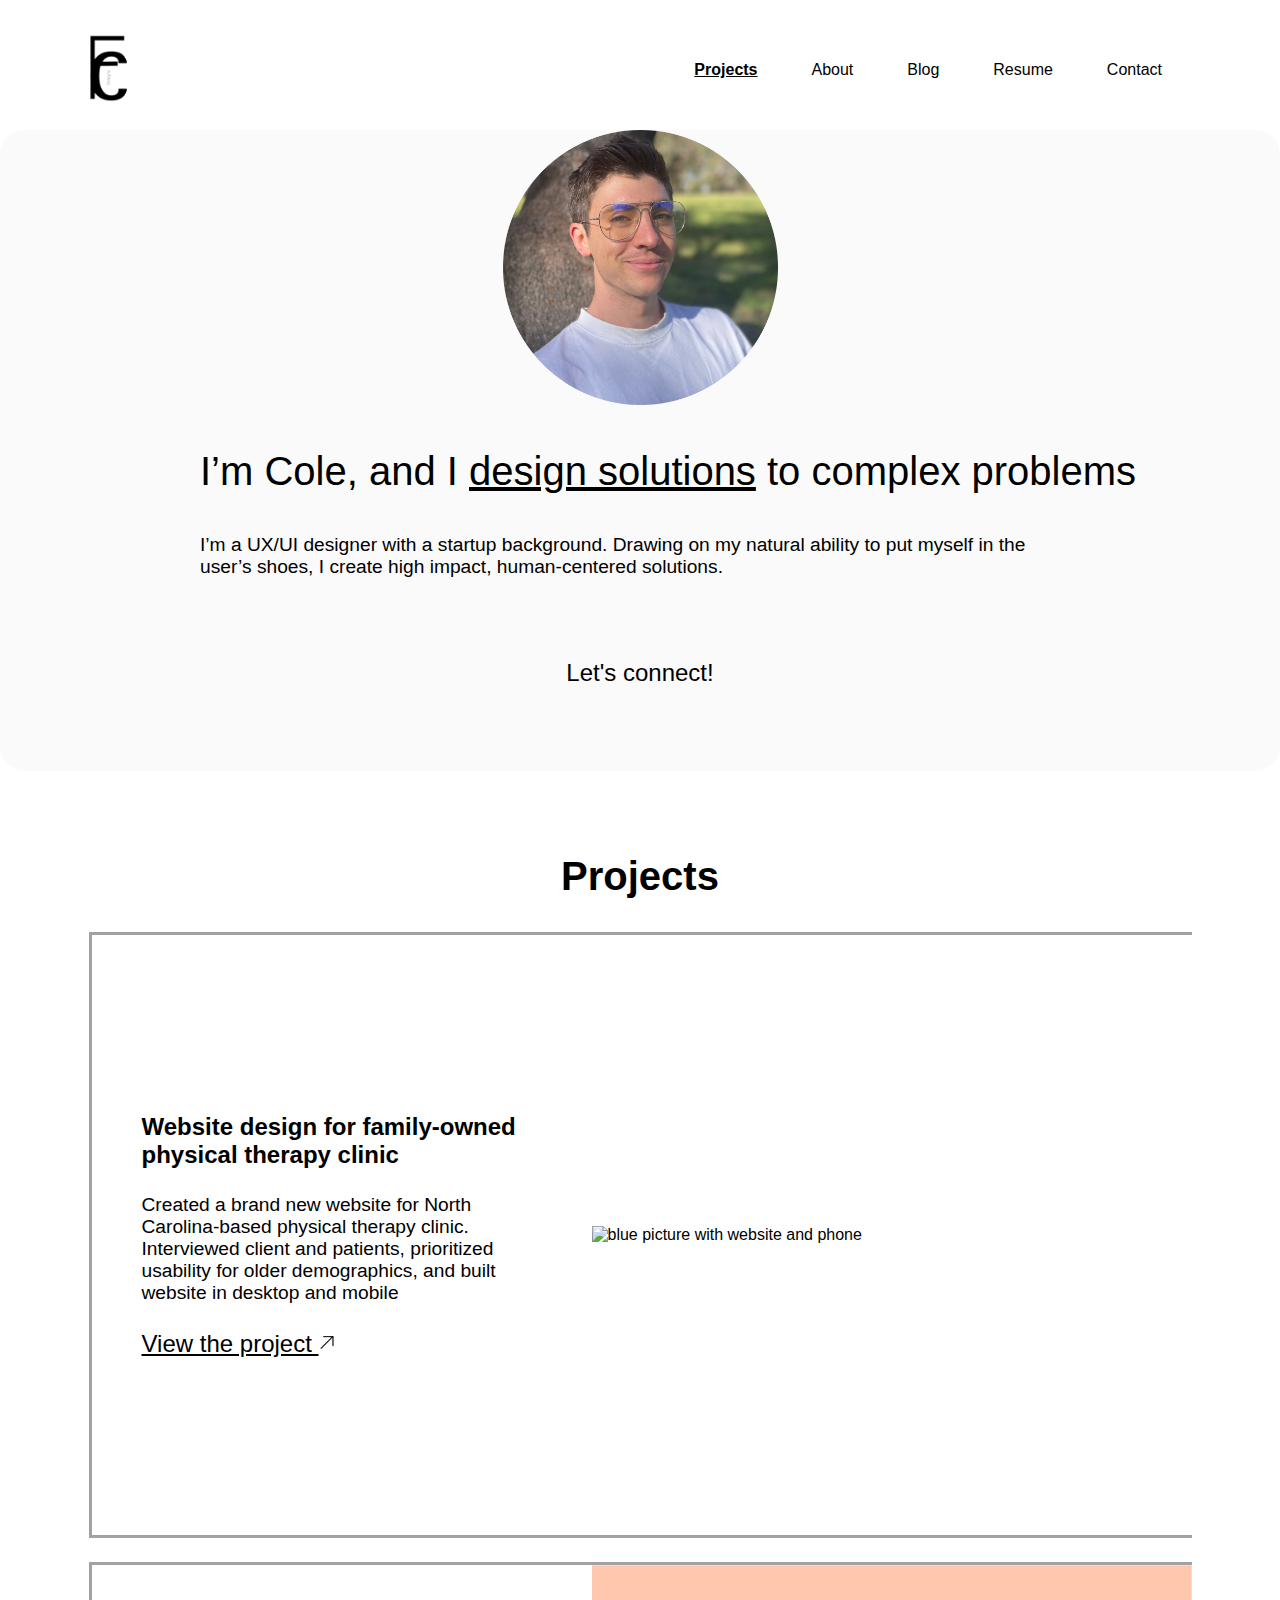
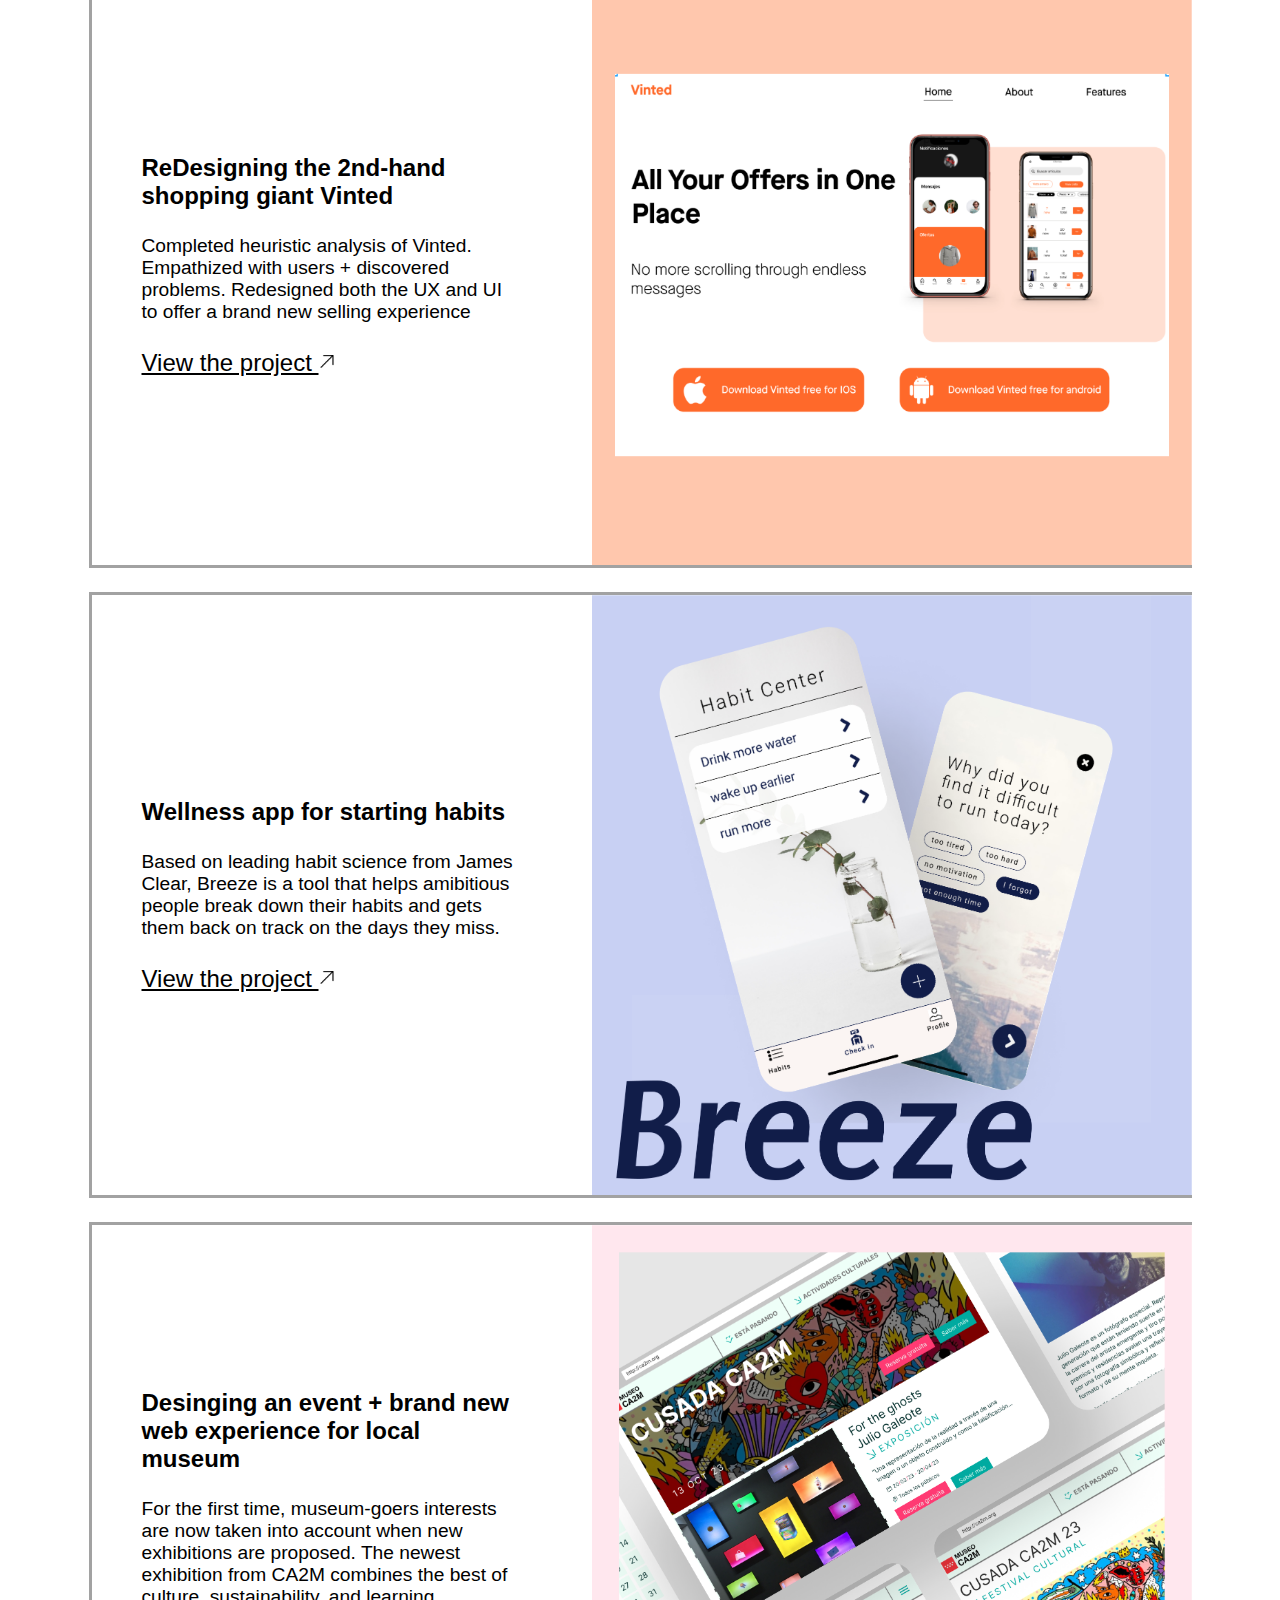
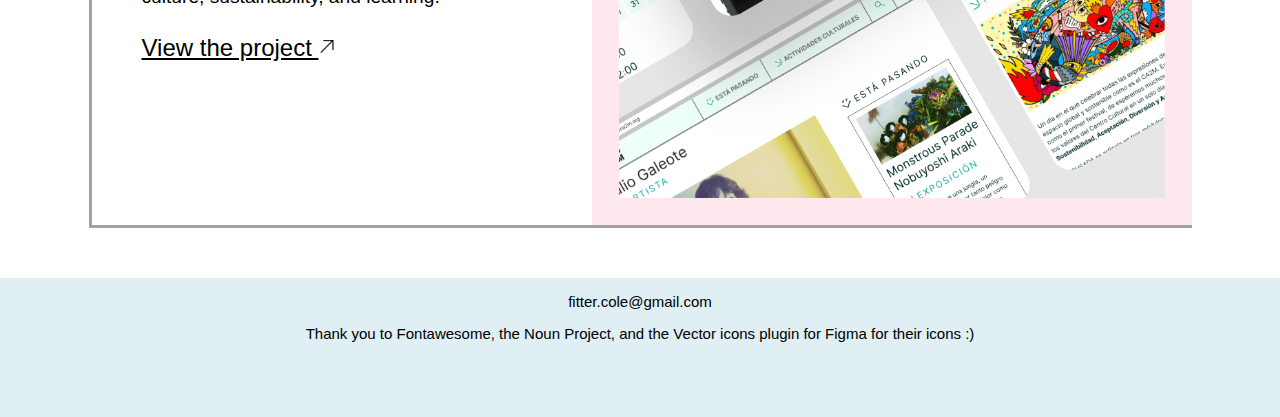
==== index.html @ 5f97f332 "Add files via upload" ====
<!DOCTYPE html>
<html lang="en">

<head>
    <meta charset="UTF-8">
    <meta http-equiv="X-UA-Compatible" content="IE=edge">
    <meta name="viewport" content="width=device-width, initial-scale=1.0">
    <title>Document</title>
    <link rel="stylesheet" href="style.css">
    <title>Projects</title>
    <!--<link rel="stylesheet" href="reset.css-->
</head>
<div class="hero">
    <nav class="navbar" height="32">
        <img class="logo" src="./logo.png" alt="Cole Fitter personal logo" height="100" width="100">
        <a href="index.html" style="text-decoration: underline; font-weight: bold;">Projects</a>
        <a href="about.html" class="about">About</a>
        <a href="https://medium.com/@fitter.cole" target="_blank" class="blog">Blog</a>
        <a href="./ColeWFitterCV.html" class="resume" target="_blank">Resume</a>
        <a href="mailto:fitter.cole@gmail.com" style="text-decoration: none" target="_blank">Contact</a>

    </nav>

    <body>

        <section class="header">
            <div class="profile-pic"><img src="./circular.png" alt="cole profile picture" width=“275” height="275">
            </div>

            <p class="h1">
                I’m Cole, and I
                <span class="underline">design solutions</span>
                to complex problems
            </p>

            <h5>I’m a UX/UI designer with a startup background. Drawing on my natural ability to put myself in the
                user’s shoes, I create high impact, human-centered solutions. </h5>
            <div class="socials">


                <p>
                    Let's connect!

                </p>

                <div height="32px">
                    <ul class="social-icons" height="32px">
                        <a href="https://www.linkedin.com/in/colefitter/" target="_blank">
                            <i class="fa-brands fa-linkedin fa-2xl"></i>
                        </a>
                        <a href="https://www.instagram.com/the_river_walker/" target="_blank">
                            <i class="fa-brands fa-instagram fa-2xl"></i>
                        </a>
                        <a href="mailto:fitter.cole@gmail.com" target="_blank">
                            <i class="fa-solid fa-envelope fa-2xl"></i>
                        </a>
                        <a href="https://medium.com/@fitter.cole" target="_blank">
                            <i class="fa-brands fa-medium fa-2xl"></i>
                        </a>
                        <!--make link somewhere-->
                    </ul>
                </div>


            </div>




        </section>

        <h2 class="projects-text">Projects</h2>
        <section class="project-1-flex-container">

            <article class="mc-text">
                <h3>Website design for family-owned physical therapy clinic</h3>

                <h4>Created a brand new website for North Carolina-based physical therapy clinic. Interviewed
                    client
                    and patients, prioritized usability for older demographics, and built website in desktop and mobile
                </h4>
                <div class="button">
                    <a href="https://bootcamp.uxdesign.cc/e-commerce-webdesign-case-study-monks-corner-physical-therapy-38db5d84dded"
                        target="_blank">
                        <p>
                            View the project <img src="./noun-up-right-2433770.png" alt="arrow up fa-arrow-up-right"
                                width="16" heigh="16">
                        </p>
                    </a>
                </div>
            </article>
            <article> <img class="mcpt" src="./for portfolio.png" alt="blue picture with website and phone" width="600"
                    height="'635">
            </article>

        </section>

        <p>


        </p>


        <section class="project-2-flex-container">

            <article class="mc-text">
                <h3>ReDesigning the 2nd-hand shopping giant Vinted</h3>

                <h4>Completed heuristic analysis of Vinted. Empathized with users + discovered problems. Redesigned both
                    the UX and UI to offer a brand new selling experience</h4>
                <div class="button">
                    <a href="https://medium.com/design-bootcamp/redesigning-a-second-hand-shopping-giant-8deb8bc33400"
                        target="_blank">
                        <p>
                            View the project <img src="./noun-up-right-2433770.png" alt="arrow up fa-arrow-up-right"
                                width="16" heigh="16">
                        </p>
                    </a>
                </div>
            </article>
            <article> <img class="mcpt" src="./the project itself.png" alt="blue picture with website and phone"
                    width="600" height="'300">
            </article>
        </section>
        <p>


        </p>

        <section class="project-3-flex-container">

            <article class="mc-text">
                <h3>Wellness app for starting habits</h3>

                <h4>Based on leading habit science from James Clear, Breeze is a tool that helps amibitious people break
                    down their habits and gets them back on track on the days they miss.
                </h4>
                <div class="button">
                    <a href="viewproject" target="_blank">
                        <p>
                            View the project <img src="./noun-up-right-2433770.png" alt="arrow up fa-arrow-up-right"
                                width="16" heigh="16">
                        </p>
                    </a>
                </div>
            </article>
            <article> <img class="mcpt" src="./breeze.png" alt="blue picture with website and phone" width="600"
                    height="'300">
            </article>
        </section>
        <p>


        </p>

        <section class="project-4-flex-container">

            <article class="mc-text">
                <h3>Desinging an event + brand new web experience for local museum</h3>

                <h4>For the first time, museum-goers interests are now taken into account when new exhibitions are
                    proposed. The newest exhibition from CA2M combines the best of culture, sustainability, and
                    learning.
                </h4>
                <div class="button">
                    <a href="viewproject" target="_blank">
                        <p>
                            View the project <img src="./noun-up-right-2433770.png" alt="arrow up fa-arrow-up-right"
                                width="16" heigh="16">
                        </p>
                    </a>
                </div>
            </article>
            <article> <img class="mcpt" src="./ca2m.png" alt="blue picture with website and phone" width="600"
                    height="'400">
            </article>
        </section>
        <p>


        </p>
        <footer class="footer">


            <div height="32px">
                <p>
                    fitter.cole@gmail.com
                </p>
                <p>Thank you to Fontawesome, the Noun Project, and the Vector icons plugin for Figma for their icons :)
                </p>
                <ul class="social-icons" height="32px">
                    <a href="https://www.linkedin.com/in/colefitter/" target="_blank">
                        <i class="fa-brands fa-linkedin fa-2xl"></i>
                    </a>
                    <a href="https://www.instagram.com/the_river_walker/" target="_blank">
                        <i class="fa-brands fa-instagram fa-2xl"></i>
                    </a>
                    <a href="https://mail.google.com/mail/u/0/#compose" target="_blank">
                        <i class="fa-solid fa-envelope fa-2xl"></i>
                    </a>
                    <a href="https://medium.com/@fitter.cole" target="_blank">
                        <i class="fa-brands fa-medium fa-2xl"></i>
                    </a>
                    <!--make link somewhere-->
                </ul>
            </div>
        </footer>

        <script src="https://kit.fontawesome.com/9d5c020b0f.js" crossorigin="anonymous"></script>
    </body>

</html>
---- style.css ----
body {
    font-family: sans-serif !important;
    font-size: 100%;
    background-color: white;
    margin: 0;

}

a {

    color: black;
}

.navbar {

    display: flex;
    justify-content: space-evenly;
    color: black;
    margin-top: 20px;
    align-items: center;
    margin-right: 5%;



}

.underline {
    text-decoration: underline;
}

.logo {
    display: flex;
    justify-content: flex-start;
    margin-right: 40%;

}

.header {
    background-color: #FAFAFA;
    border-radius: 25px;

}

h1 {

    font-size: 40px;
}

.h1 {
    font-size: 2.5em;
    text-align: start;
    padding-left: 200px;
    font-weight: 100;
}

.underline {
    border: 2px;
    border-bottom: 5px;
    border-color: black;
}

h2 {
    color: grey;
}



h3 {
    font-size: 1.5em;
    font-weight: bold;

}

h4 {
    font-weight: 100;
    font-size: larger;
}

h5 {
    font-size: larger;
    font-weight: lighter;
    text-align: start;
    padding-left: 200px;
    padding-right: 200px;
}

p {
    font-size: 1.5em;

}



.hero {
    text-align: center;
}

.socials {
    padding-top: 25px;
}

.flex-container {
    display: flex;
}

.profile-pic {
    display: block;
    height: auto;
    width: 100%;
    margin-top: 10px;

}


.social-icons {
    display: flex;

    justify-content: space-evenly;
    padding-top: 38px 38px;
    border-top: 25px;
    padding: 0;
    padding-top: 10px;
    margin: 0 auto;
    padding-bottom: 50px;

}


.projects-text {
    color: black;
    font-size: 2.5em;
    padding-top: 50px;
}


title {
    margin-top: 50px;
}

.project-1-flex-container {
    display: flex;
    justify-content: center;
    text-align: left;
    align-items: center;
    border-style: solid;
    border-color: rgb(162, 162, 162);
    border-right: 0ch;
    width: 1100px;
    height: 600px;
    margin: 0 auto;


}

.project-2-flex-container {
    display: flex;
    justify-content: center;
    text-align: left;
    align-items: center;
    border-style: solid;
    border-color: rgb(162, 162, 162);
    border-right: 0ch;
    width: 1100px;
    height: 600px;
    margin: 0 auto;
}

.project-3-flex-container {
    display: flex;
    justify-content: center;
    text-align: left;
    align-items: center;
    border-style: solid;
    border-color: rgb(162, 162, 162);
    border-right: 0ch;
    width: 1100px;
    height: 600px;
    margin: 0 auto;

}

.project-4-flex-container {
    display: flex;
    justify-content: center;
    text-align: left;
    align-items: center;
    border-style: solid;
    border-color: rgb(162, 162, 162);
    border-right: 0ch;
    width: 1100px;
    height: 600px;
    margin: 0 auto;

}

.button-about a {
    border-radius: 10px;
    display: flex;
    width: fit-content;
    align-items: center;
    text-align: center;
    background-color: rgb(103, 208, 241);
    padding: 10px 38px;
    color: black;
    text-decoration: none;
    margin: auto;
}




.mc-text {
    width: 380px;
    align-items: center;
    margin-left: 50px;
    margin-right: 50px;


}

.mcpt {
    display: flex;
    align-items: flex-end;
    margin-left: 20px;

}

.nice-to-meet-you-flex-container {
    display: flex;
    justify-content: center;
    padding-left: 100px;
    text-align: left;
    align-items: center;
}

.about-text {
    padding-left: 100px;
    padding-right: 100px;
}

.not-working-flex-container {
    display: flex;
    justify-content: center;
    padding-left: 100px;
    text-align: left;
    align-items: center;
}


.free-text {
    padding-right: 100px;
    padding-right: 100px;
    padding-top: 100px;
}

.hi {
    display: flex;
    font-size: 40px;
    justify-content: center;

    padding-top: 0px;
    font-weight: lighter;
    color: rgb(181, 179, 179);

}

.link-to-email {
    display: flex;
    justify-content: center;
    padding: 10px 10px;
    text-align: center;
}

footer {
    background-color: #dfeff3;
    margin-top: 50px;
    display: flex;
    font-size: x-small;
    align-items: center;
    justify-content: center;
}

.aboutp {
    line-height: 2;
    position: relative;
    top: -.5em;
    font-size: 20px;
}

.notworkingtext {
    line-height: 2;
    position: relative;
    top: -.5em;
    font-size: 20px;
}

.skillstext {

    font-size: larger;
}

.skills {
    font-size: larger;
}

.arches {
    display: flex;
    justify-content: flex-end;
    padding-right: 160px;
    padding-top: 100px;
}

.ugh {
    text-decoration: none;
}

.about {

    text-decoration: none;
}

.blog {
    text-decoration: none;
}

.resume {
    text-decoration: none;
}
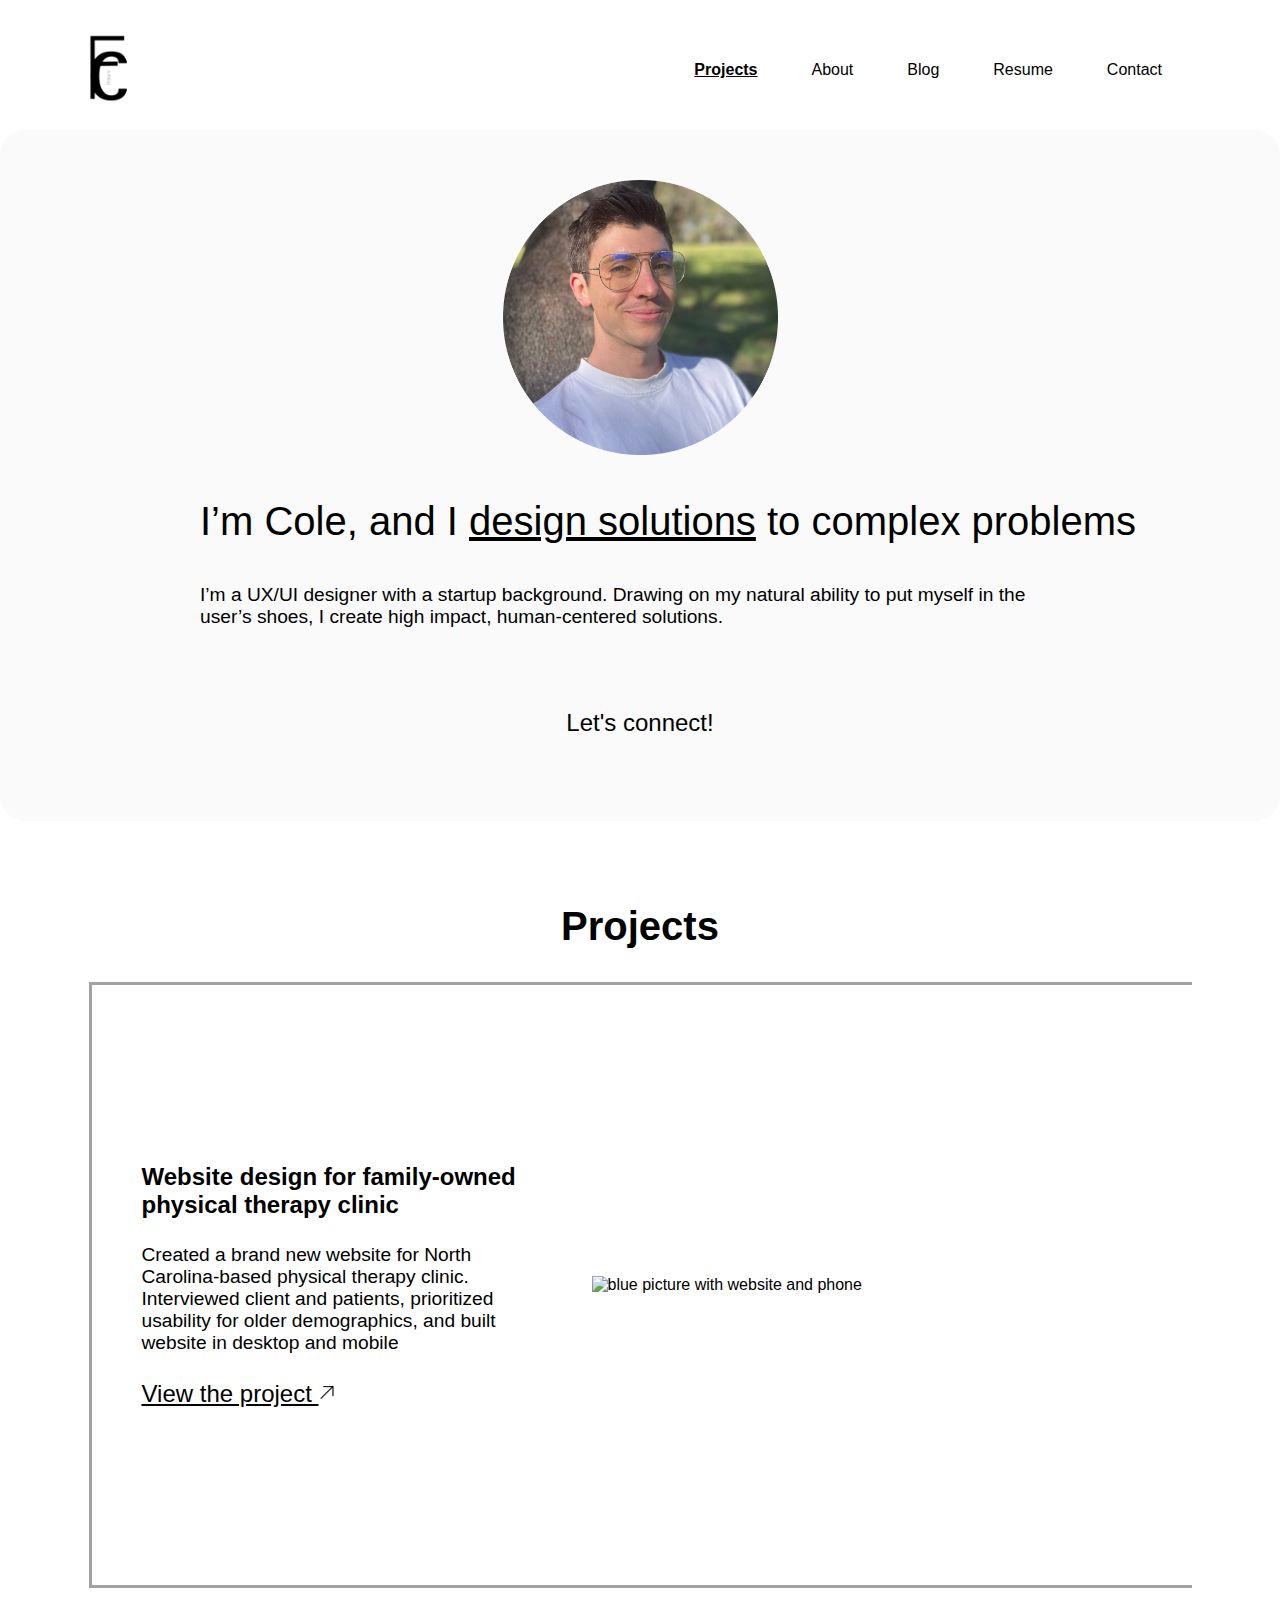
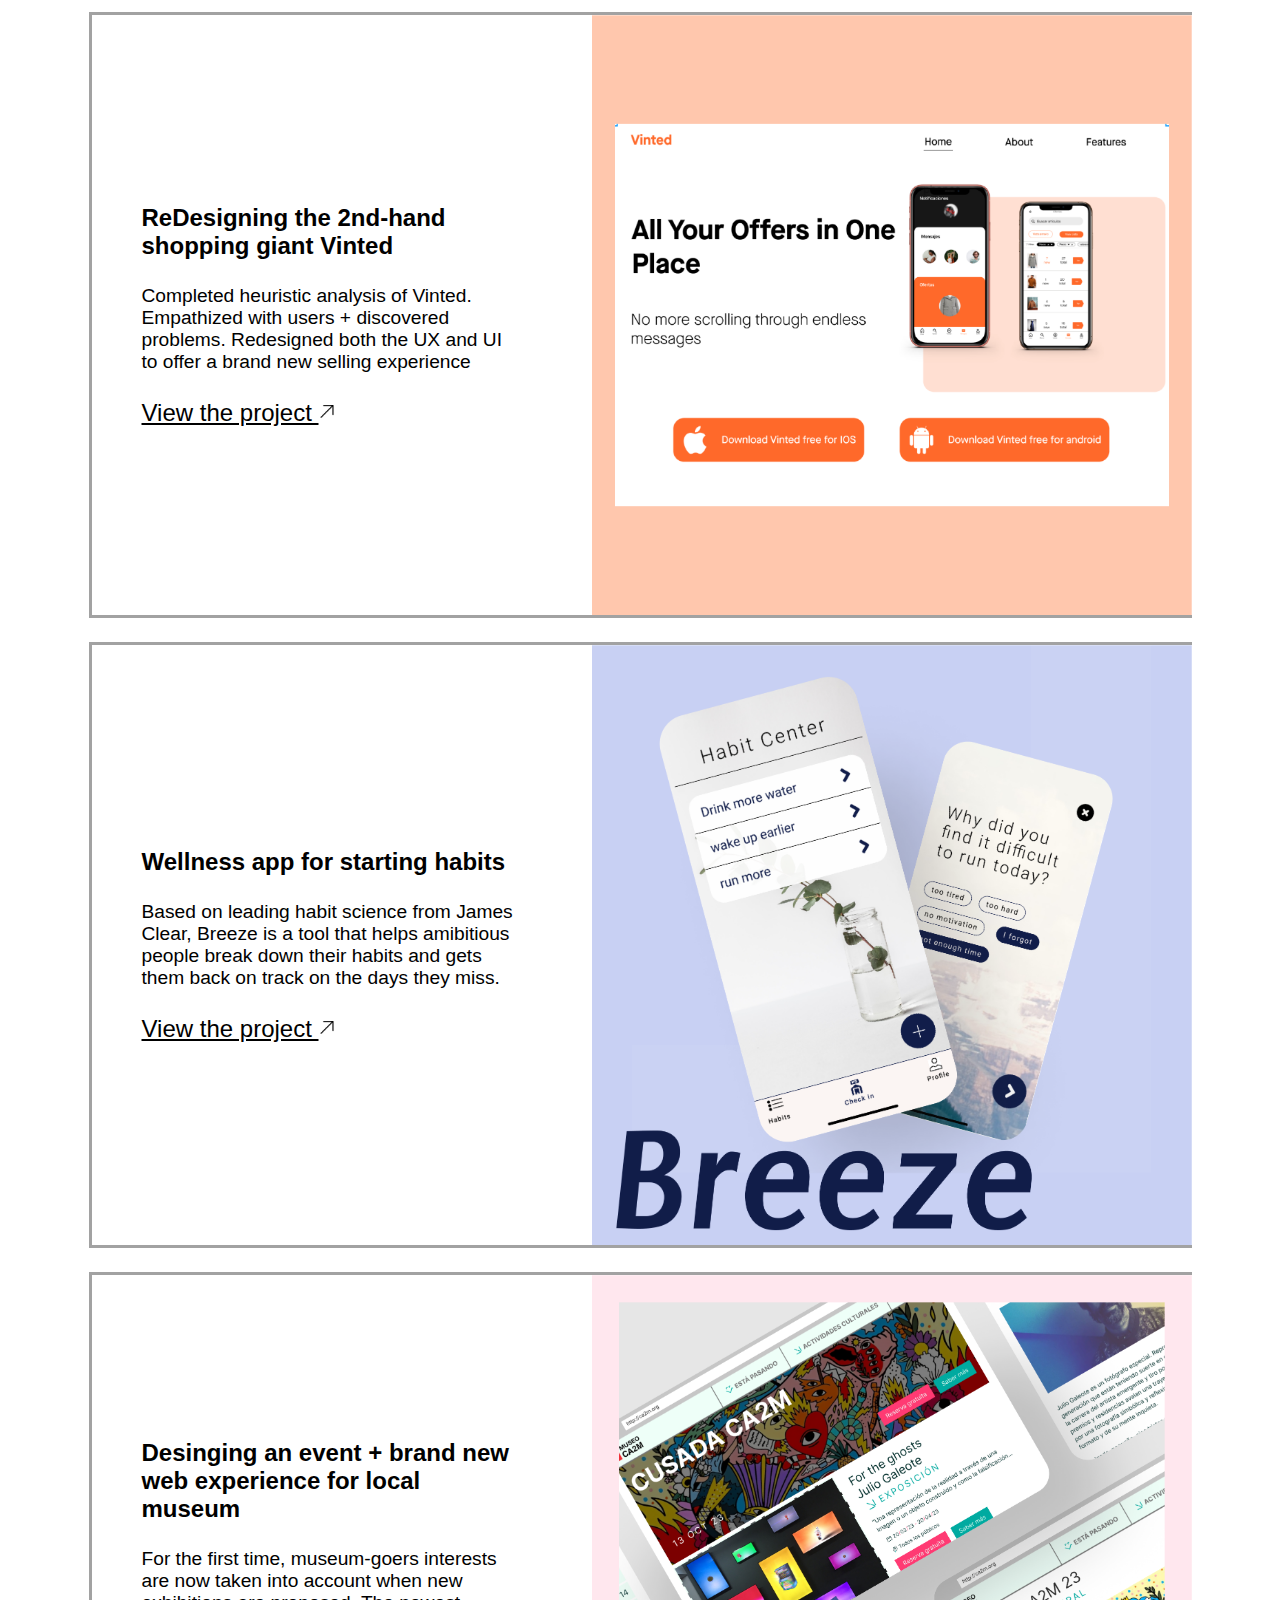
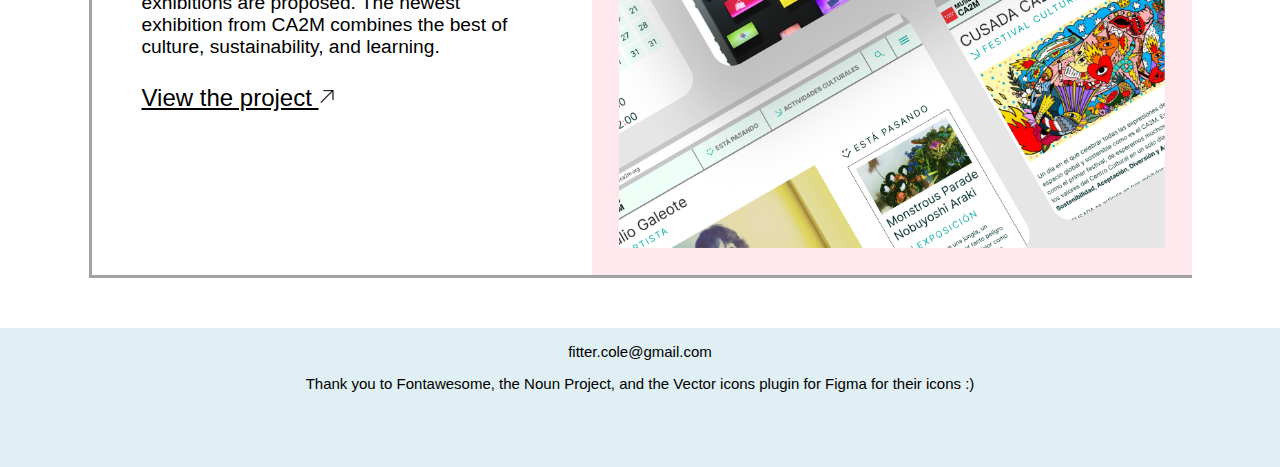
==== commit 81324dbd: "Add files via upload" ====
--- a/index.html
+++ b/index.html
@@ -5,9 +5,11 @@
     <meta charset="UTF-8">
     <meta http-equiv="X-UA-Compatible" content="IE=edge">
     <meta name="viewport" content="width=device-width, initial-scale=1.0">
-    <title>Document</title>
+    <title>Cole W. Fitter Designs</title>
     <link rel="stylesheet" href="style.css">
     <title>Projects</title>
+    <link rel="icon" type="image/x-icon" href="./logo.png">
+
     <!--<link rel="stylesheet" href="reset.css-->
 </head>
 <div class="hero">
@@ -24,7 +26,8 @@
     <body>
 
         <section class="header">
-            <div class="profile-pic"><img src="./circular.png" alt="cole profile picture" width=“275” height="275">
+            <div class="profile-pic"><img src="./circular.png" alt="cole profile picture" width=“275” height="275"
+                    style="margin-top: 50px">
             </div>
 
             <p class="h1">
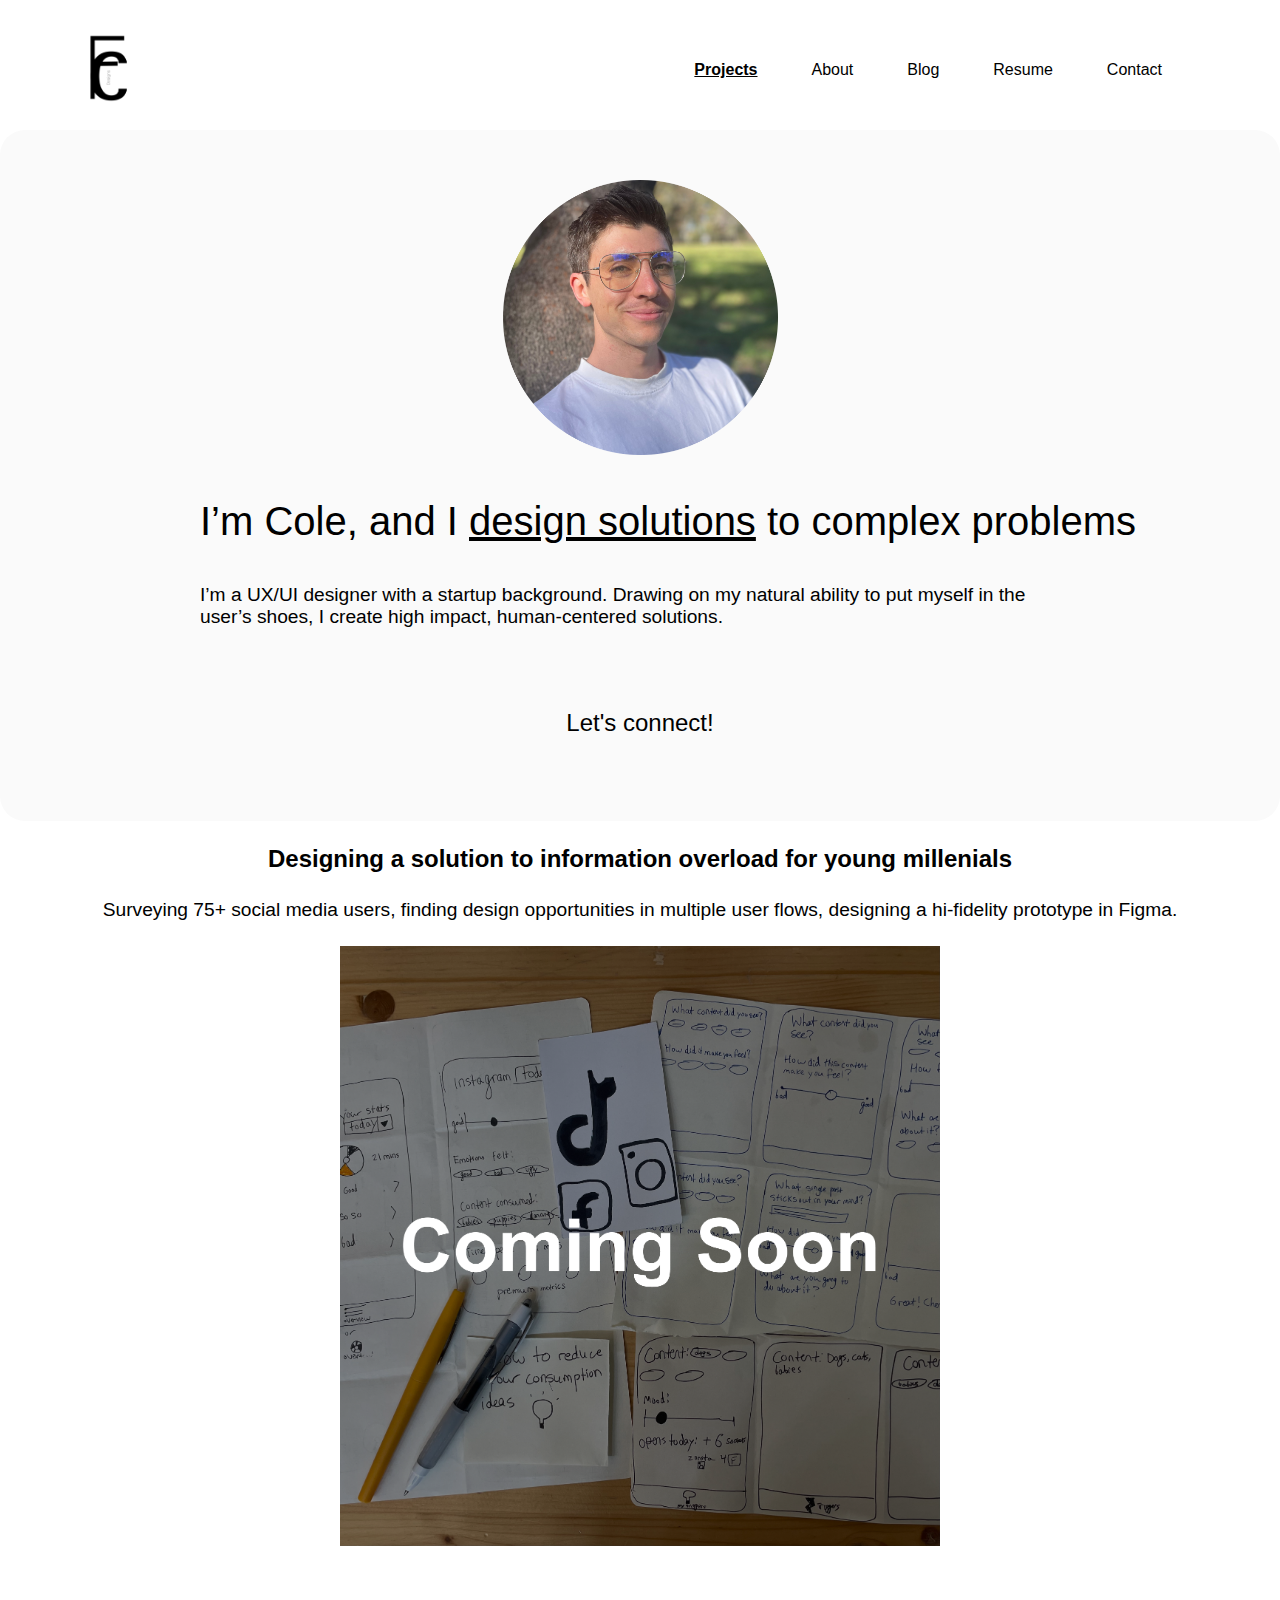
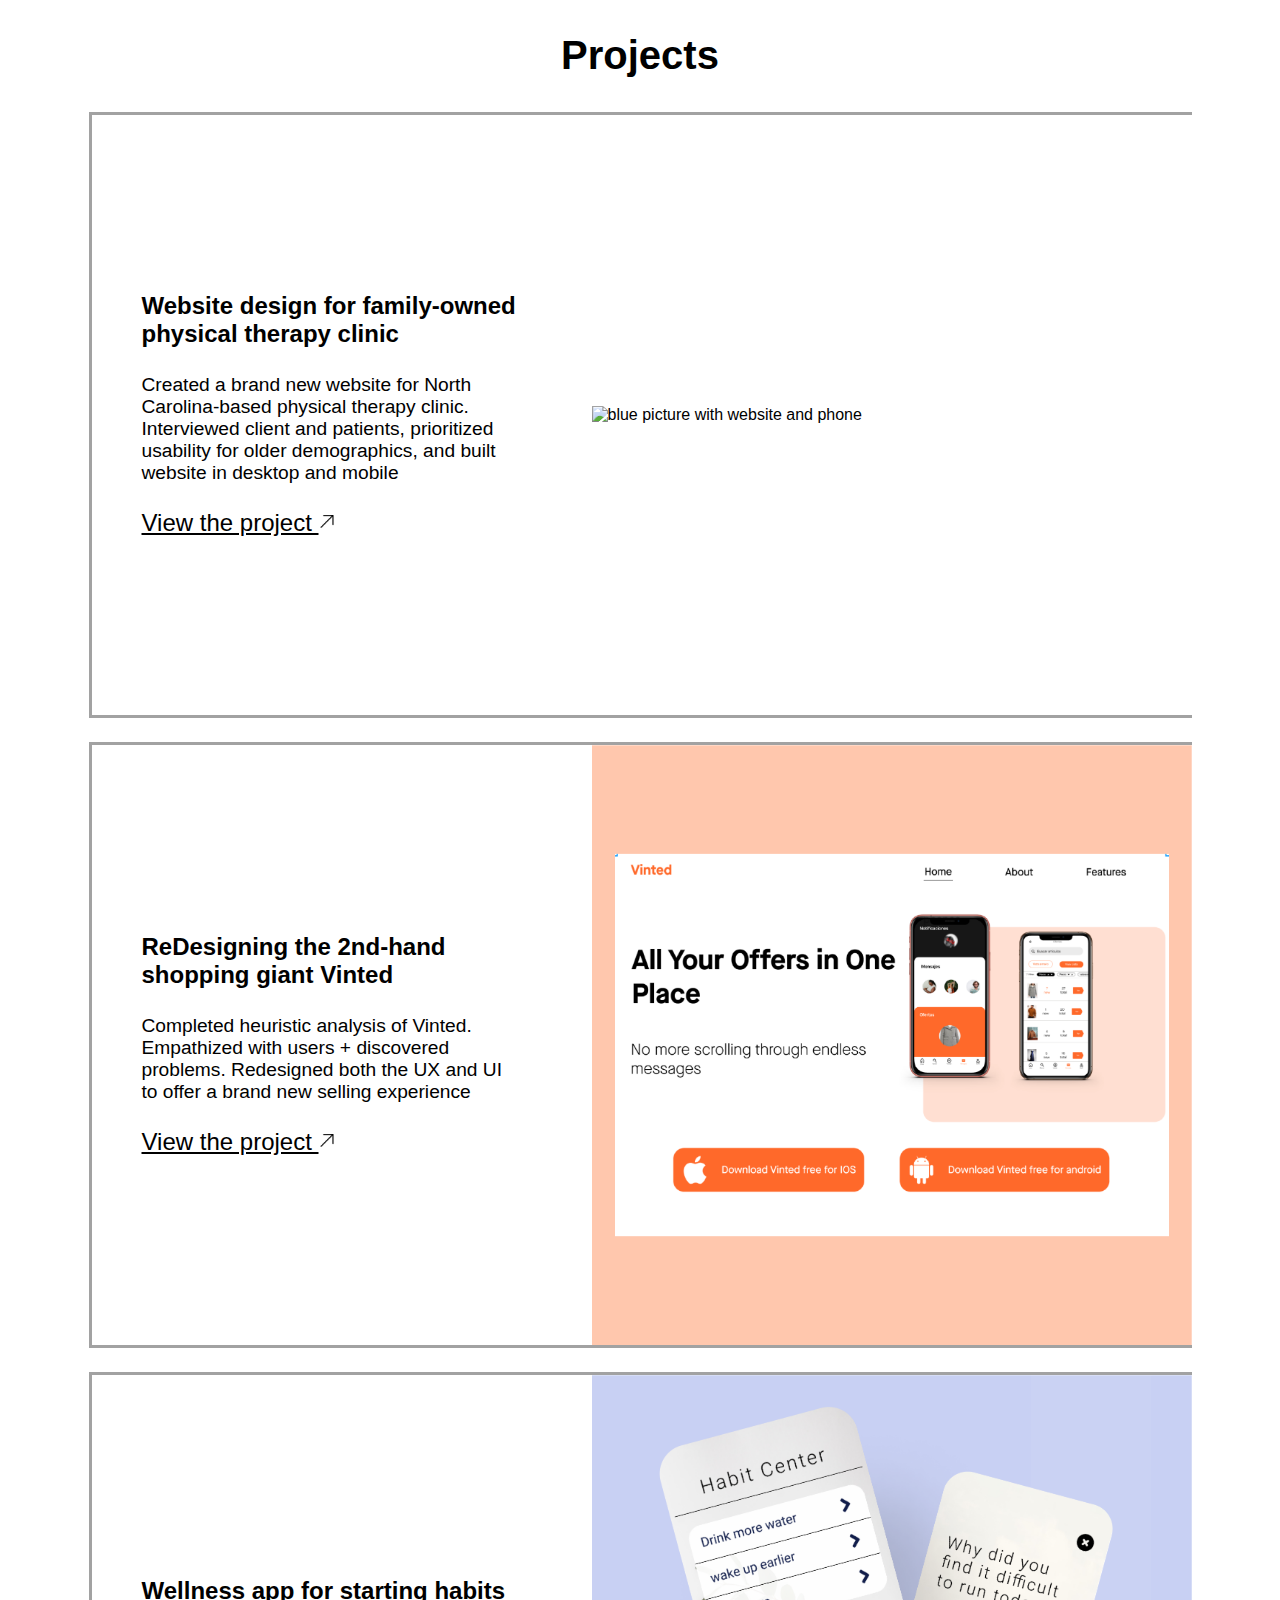
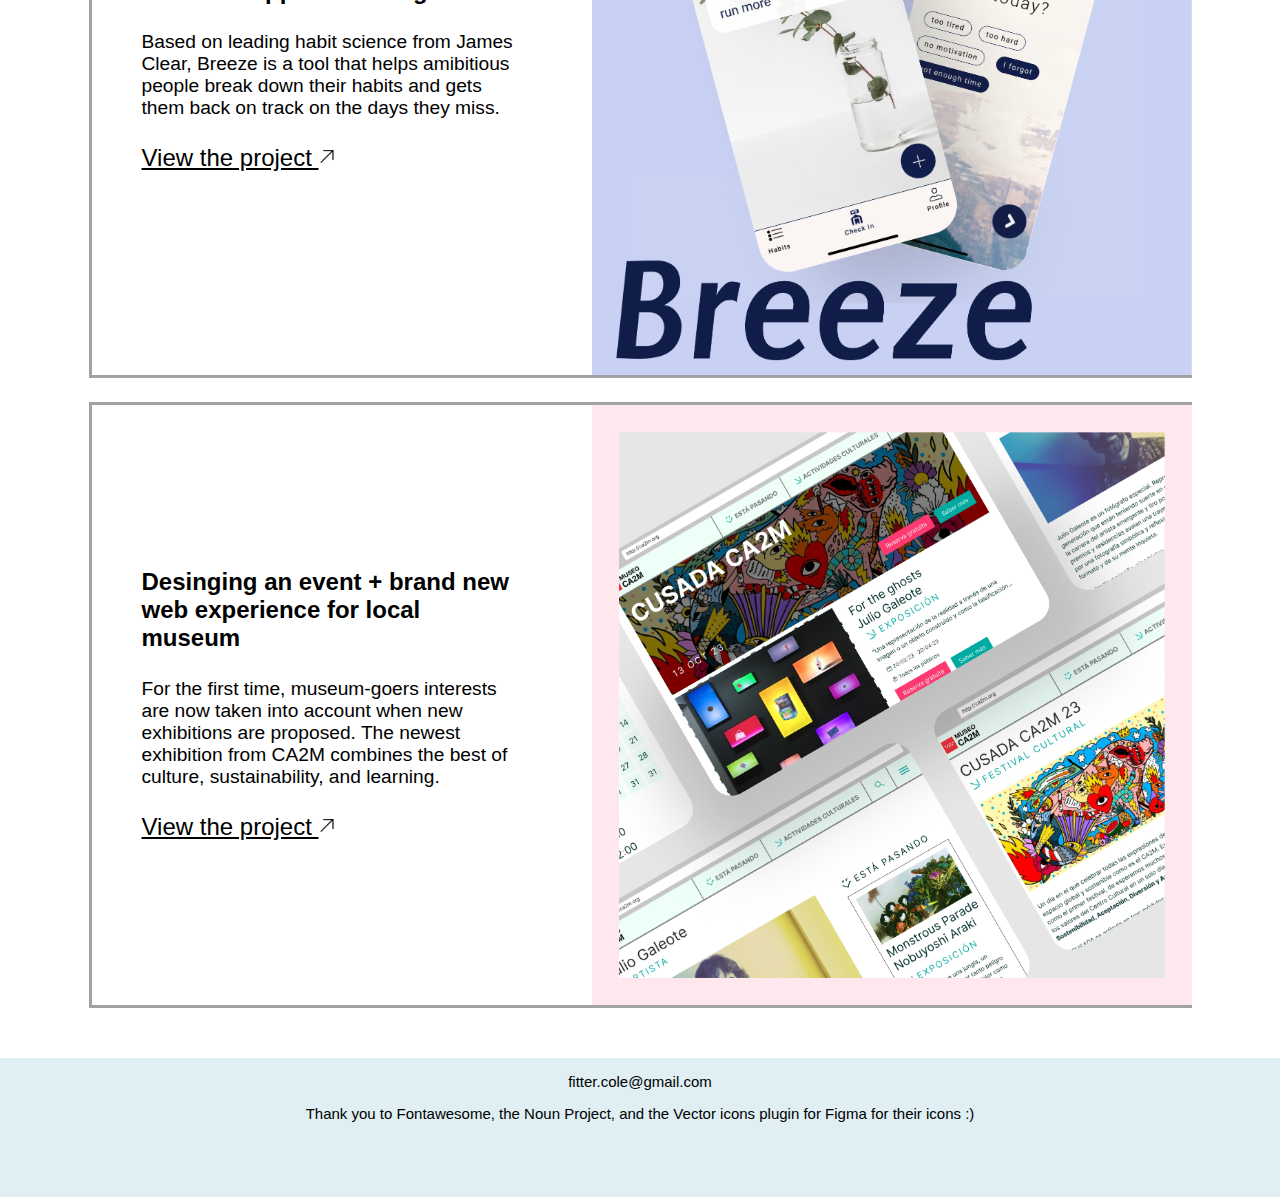
==== commit 2872fa6d: "Add files via upload" ====
--- a/index.html
+++ b/index.html
@@ -12,18 +12,19 @@
 
     <!--<link rel="stylesheet" href="reset.css-->
 </head>
-<div class="hero">
-    <nav class="navbar" height="32">
-        <img class="logo" src="./logo.png" alt="Cole Fitter personal logo" height="100" width="100">
-        <a href="index.html" style="text-decoration: underline; font-weight: bold;">Projects</a>
-        <a href="about.html" class="about">About</a>
-        <a href="https://medium.com/@fitter.cole" target="_blank" class="blog">Blog</a>
-        <a href="./ColeWFitterCV.html" class="resume" target="_blank">Resume</a>
-        <a href="mailto:fitter.cole@gmail.com" style="text-decoration: none" target="_blank">Contact</a>
-
-    </nav>
-
-    <body>
+
+<body>
+    <div class="hero">
+        <nav class="navbar" height="32">
+            <img class="logo" src="./logo.png" alt="Cole Fitter personal logo" height="100" width="100">
+            <a href="index.html" style="text-decoration: underline; font-weight: bold;">Projects</a>
+            <a href="about.html" class="about">About</a>
+            <a href="https://medium.com/@fitter.cole" target="_blank" class="blog">Blog</a>
+            <a href="./ColeWFitterCV.html" class="resume" target="_blank">Resume</a>
+            <a href="mailto:fitter.cole@gmail.com" style="text-decoration: none" target="_blank">Contact</a>
+
+        </nav>
+
 
         <section class="header">
             <div class="profile-pic"><img src="./circular.png" alt="cole profile picture" width=“275” height="275"
@@ -72,6 +73,27 @@
 
         </section>
 
+
+        <section class="work-in-progress">
+
+            <article class="sprint_text">
+                <h3>Designing a solution to information overload for young millenials</h3>
+
+                <h4>Surveying 75+ social media users, finding design opportunities in multiple user flows, designing a
+                    hi-fidelity prototype in Figma.
+                </h4>
+
+            </article>
+            <article> <img class="sprint" src="./sprint.png" alt="greyed out picture with text Coming soon" width="600"
+                    height="'635">
+            </article>
+
+        </section>
+
+        <p>
+
+
+        </p>
         <h2 class="projects-text">Projects</h2>
         <section class="project-1-flex-container">
 
@@ -139,7 +161,8 @@
                     down their habits and gets them back on track on the days they miss.
                 </h4>
                 <div class="button">
-                    <a href="viewproject" target="_blank">
+                    <a href="https://medium.com/design-bootcamp/habit-starting-the-missing-link-in-the-productivity-market-4077a22dbb0b"
+                        target="_blank">
                         <p>
                             View the project <img src="./noun-up-right-2433770.png" alt="arrow up fa-arrow-up-right"
                                 width="16" heigh="16">
@@ -166,7 +189,8 @@
                     learning.
                 </h4>
                 <div class="button">
-                    <a href="viewproject" target="_blank">
+                    <a href="https://medium.com/design-bootcamp/letting-museum-goers-decide-on-what-they-want-to-see-a7dd6e87f284"
+                        target="_blank">
                         <p>
                             View the project <img src="./noun-up-right-2433770.png" alt="arrow up fa-arrow-up-right"
                                 width="16" heigh="16">
@@ -208,8 +232,11 @@
                 </ul>
             </div>
         </footer>
-
-        <script src="https://kit.fontawesome.com/9d5c020b0f.js" crossorigin="anonymous"></script>
-    </body>
+    </div>
+    <div class="responsive">
+        <p>This is not optimized for viewing in mobile</p>
+    </div>
+    <script src="https://kit.fontawesome.com/9d5c020b0f.js" crossorigin="anonymous"></script>
+</body>
 
 </html>--- a/style.css
+++ b/style.css
@@ -325,4 +325,28 @@
 
 .resume {
     text-decoration: none;
+}
+
+.responsive {
+    display: none;
+}
+
+@media (max-width: 900px) {
+    .hero {
+        display: none;
+    }
+
+    .responsive {
+        background-color: black;
+        display: flex;
+        justify-content: center;
+        align-items: center;
+        height: 100vh;
+        color: white;
+    }
+
+    .black p {
+        margin: 0;
+    }
+
 }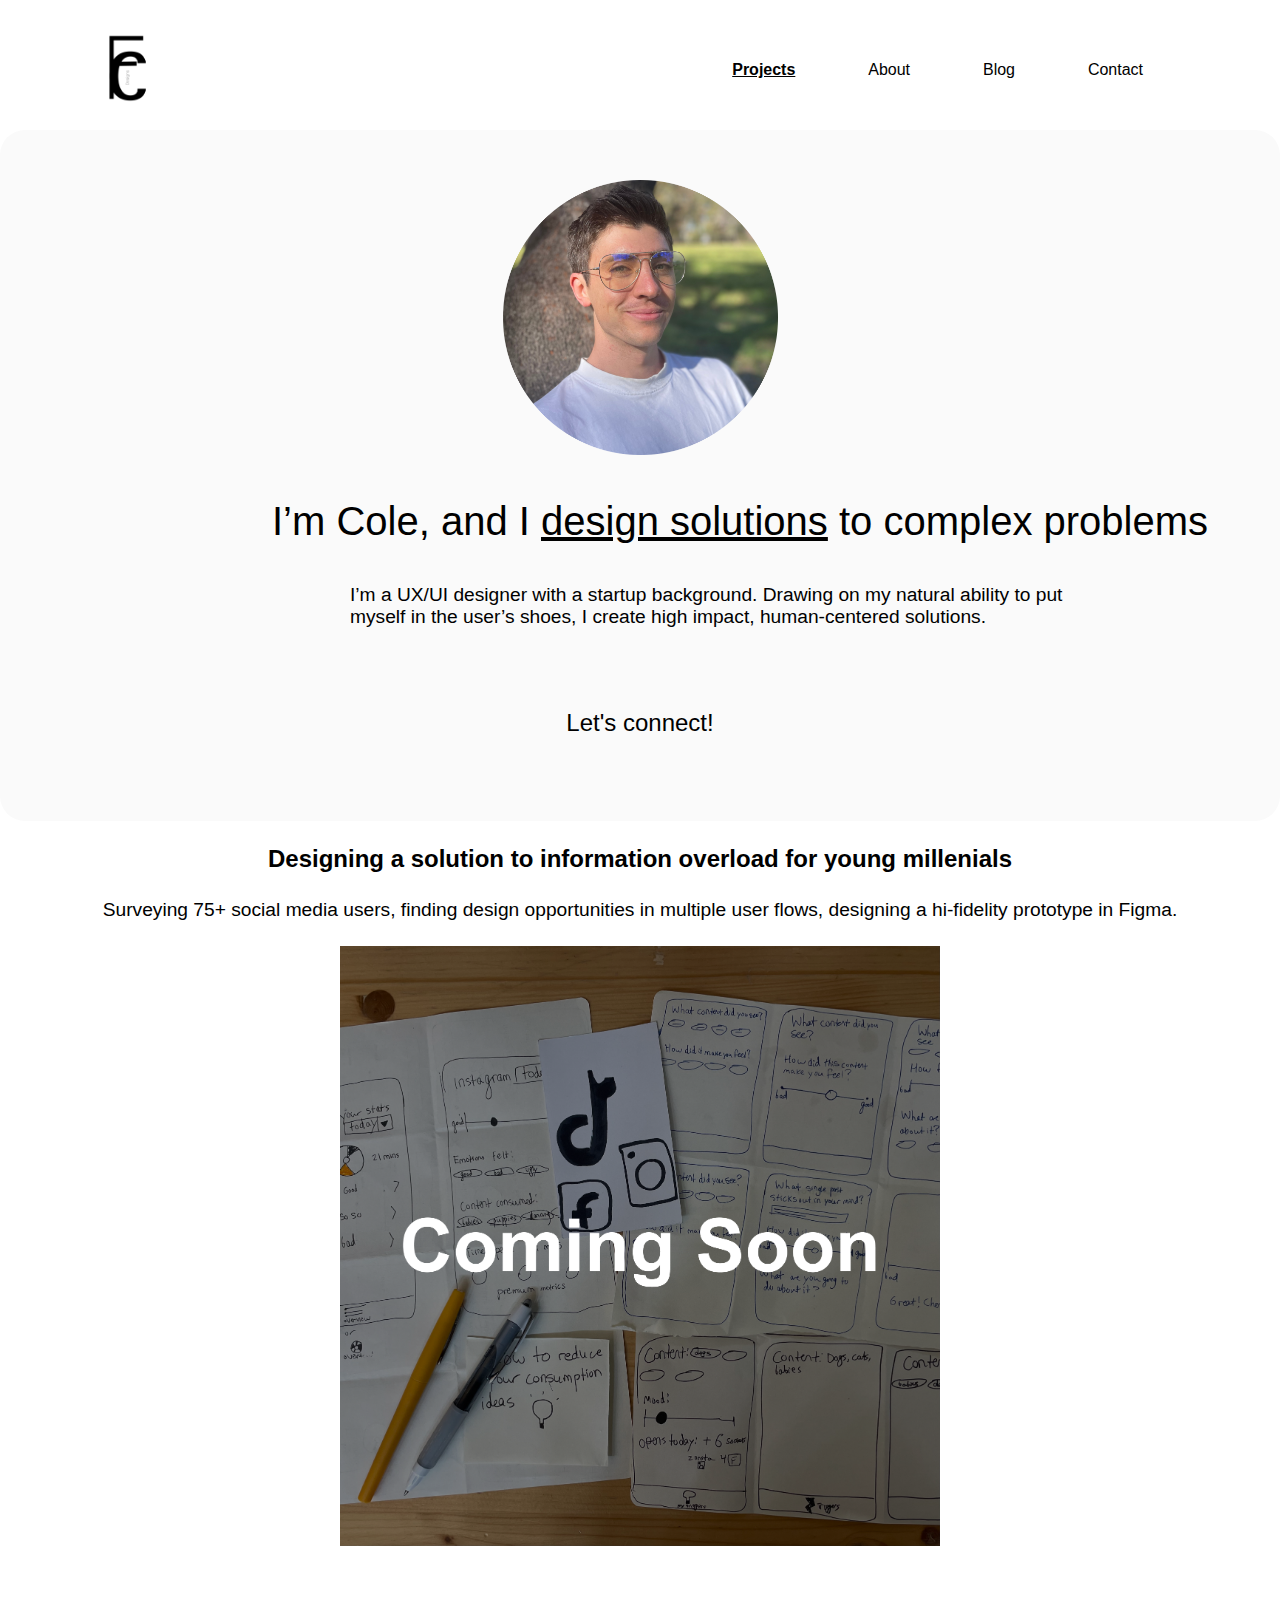
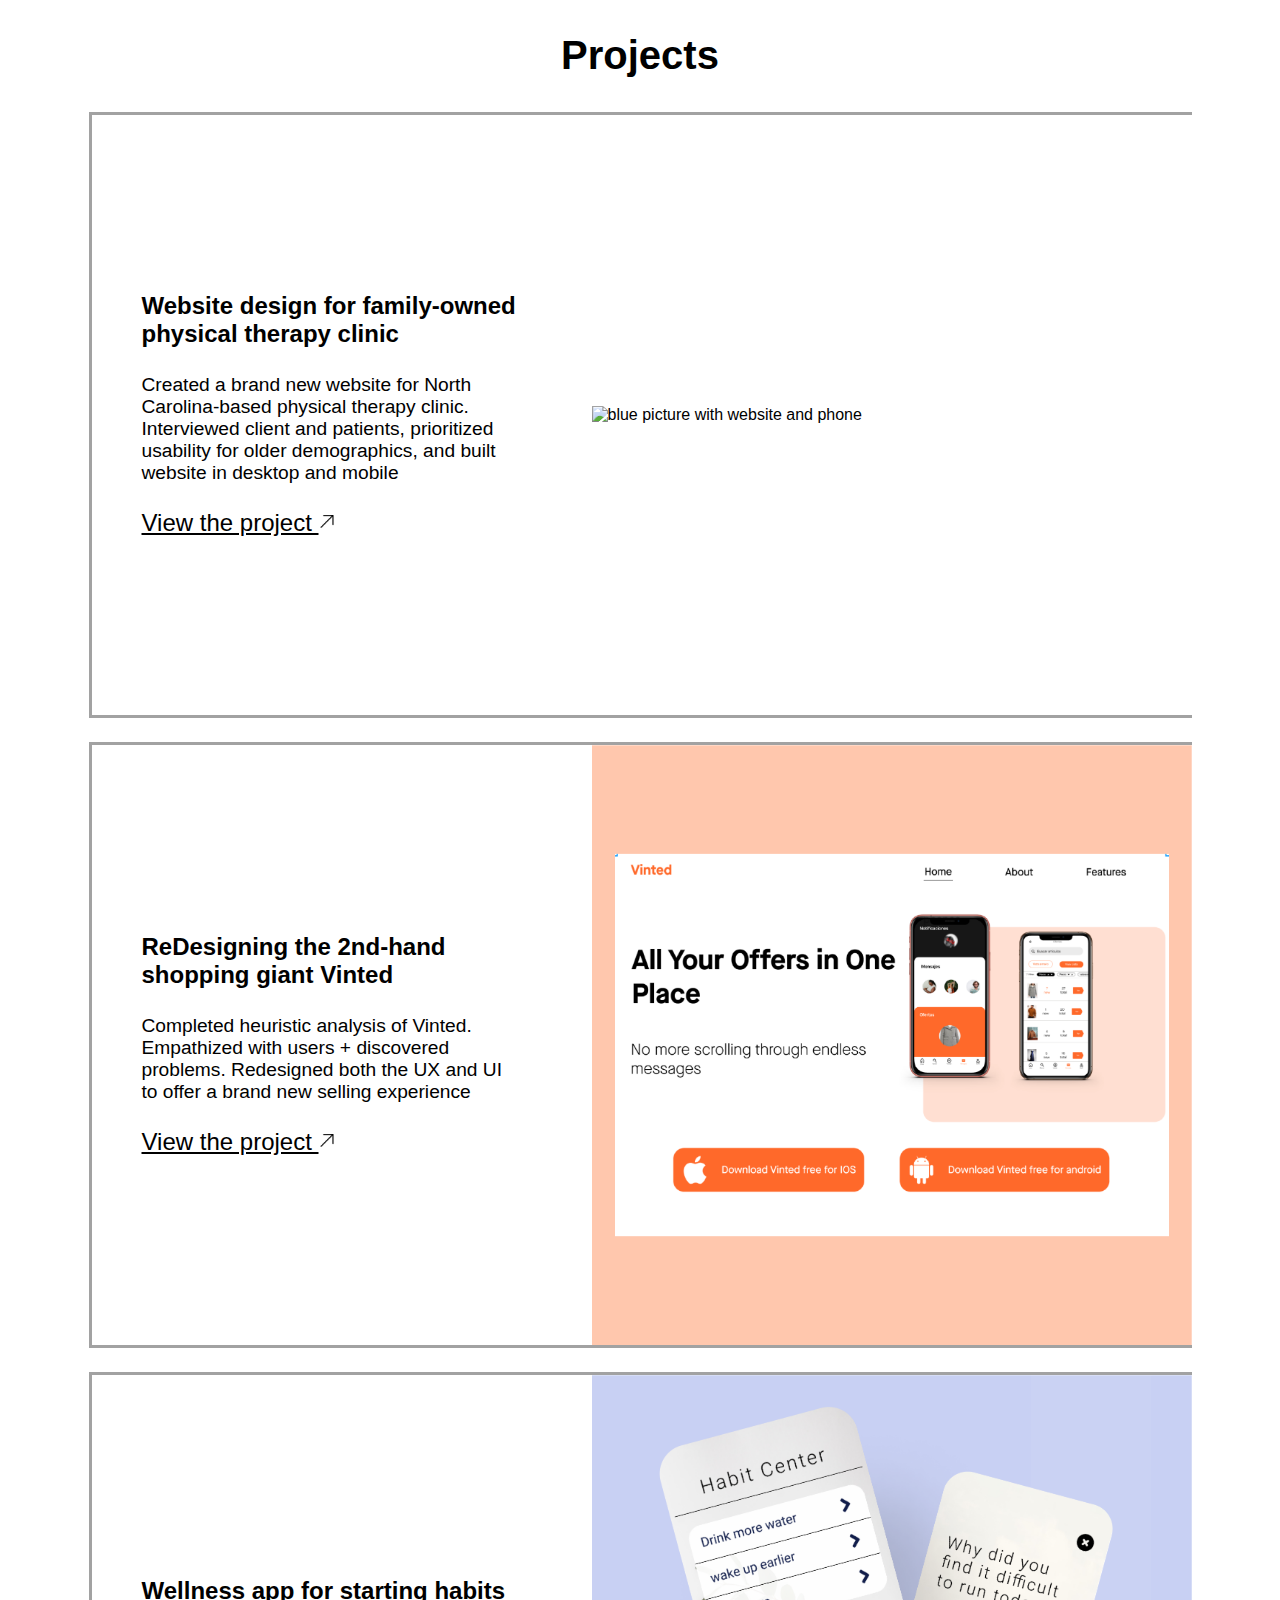
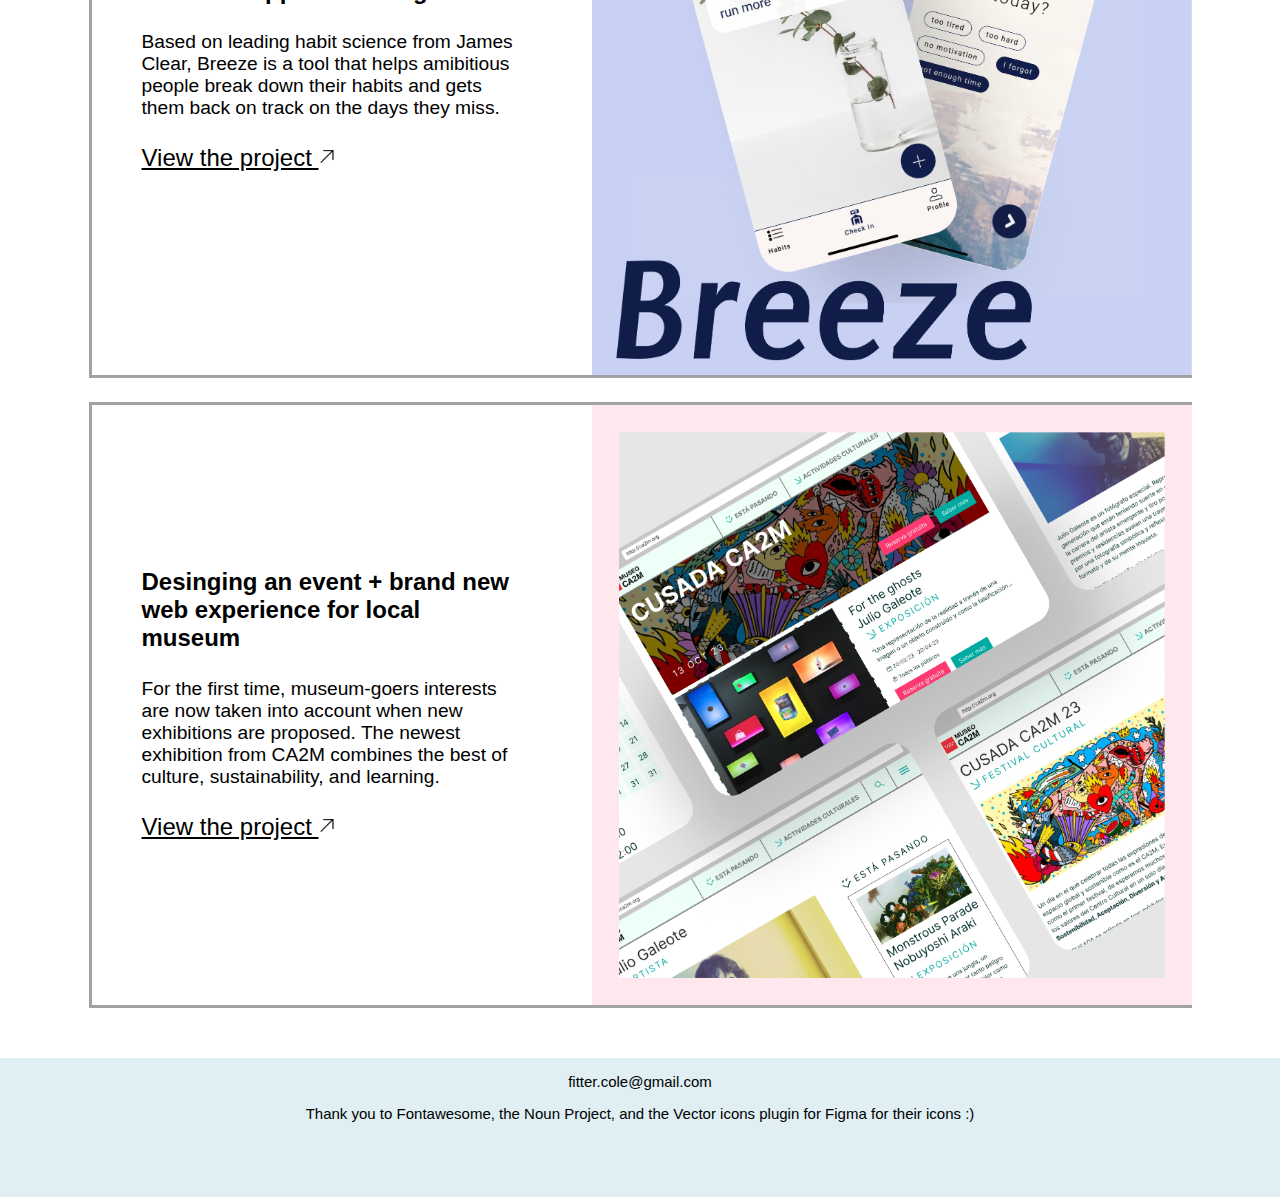
==== commit 487005d4: "Add files via upload" ====
--- a/index.html
+++ b/index.html
@@ -20,7 +20,6 @@
             <a href="index.html" style="text-decoration: underline; font-weight: bold;">Projects</a>
             <a href="about.html" class="about">About</a>
             <a href="https://medium.com/@fitter.cole" target="_blank" class="blog">Blog</a>
-            <a href="./ColeWFitterCV.html" class="resume" target="_blank">Resume</a>
             <a href="mailto:fitter.cole@gmail.com" style="text-decoration: none" target="_blank">Contact</a>
 
         </nav>
@@ -35,6 +34,7 @@
                 I’m Cole, and I
                 <span class="underline">design solutions</span>
                 to complex problems
+
             </p>
 
             <h5>I’m a UX/UI designer with a startup background. Drawing on my natural ability to put myself in the
--- a/style.css
+++ b/style.css
@@ -44,11 +44,12 @@
 h1 {
 
     font-size: 40px;
+
 }
 
 .h1 {
     font-size: 2.5em;
-    text-align: start;
+    text-align: center;
     padding-left: 200px;
     font-weight: 100;
 }
@@ -61,6 +62,7 @@
 
 h2 {
     color: grey;
+
 }
 
 
@@ -80,7 +82,7 @@
     font-size: larger;
     font-weight: lighter;
     text-align: start;
-    padding-left: 200px;
+    padding-left: 350px;
     padding-right: 200px;
 }
 
